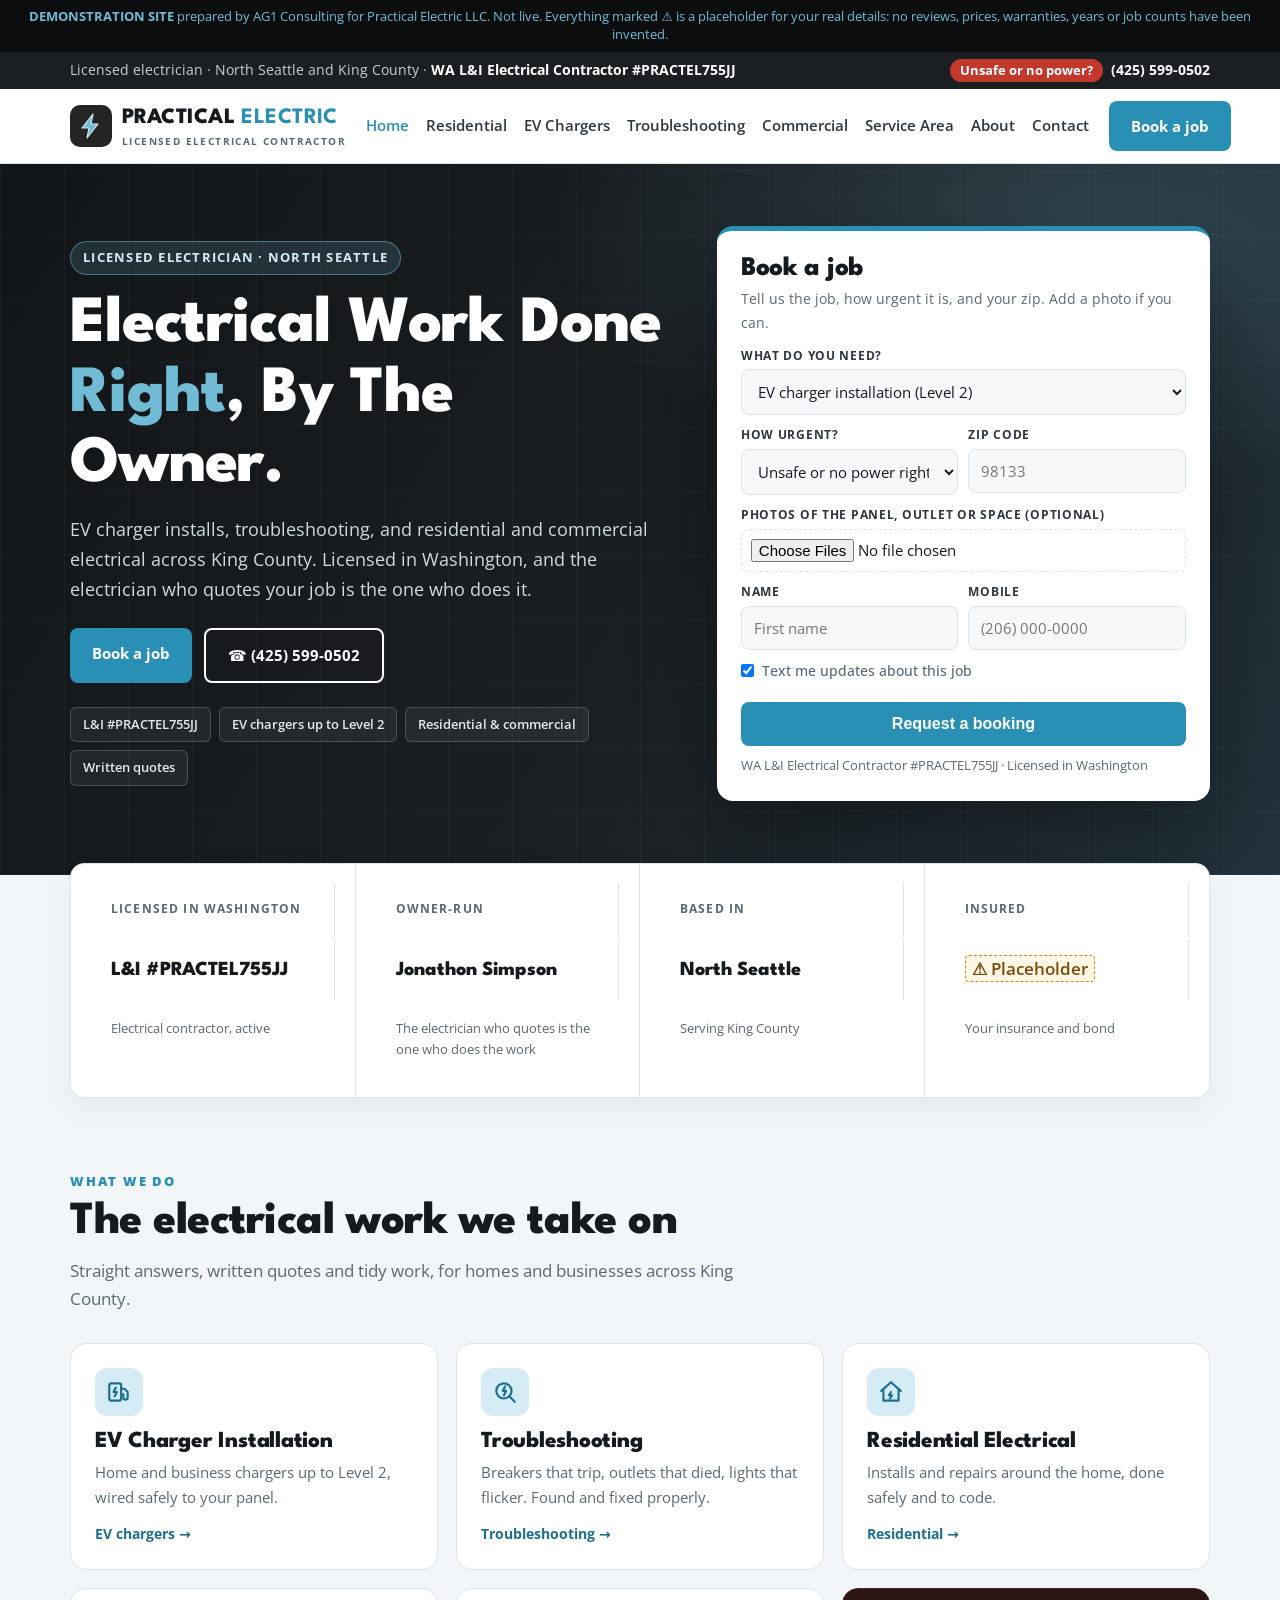
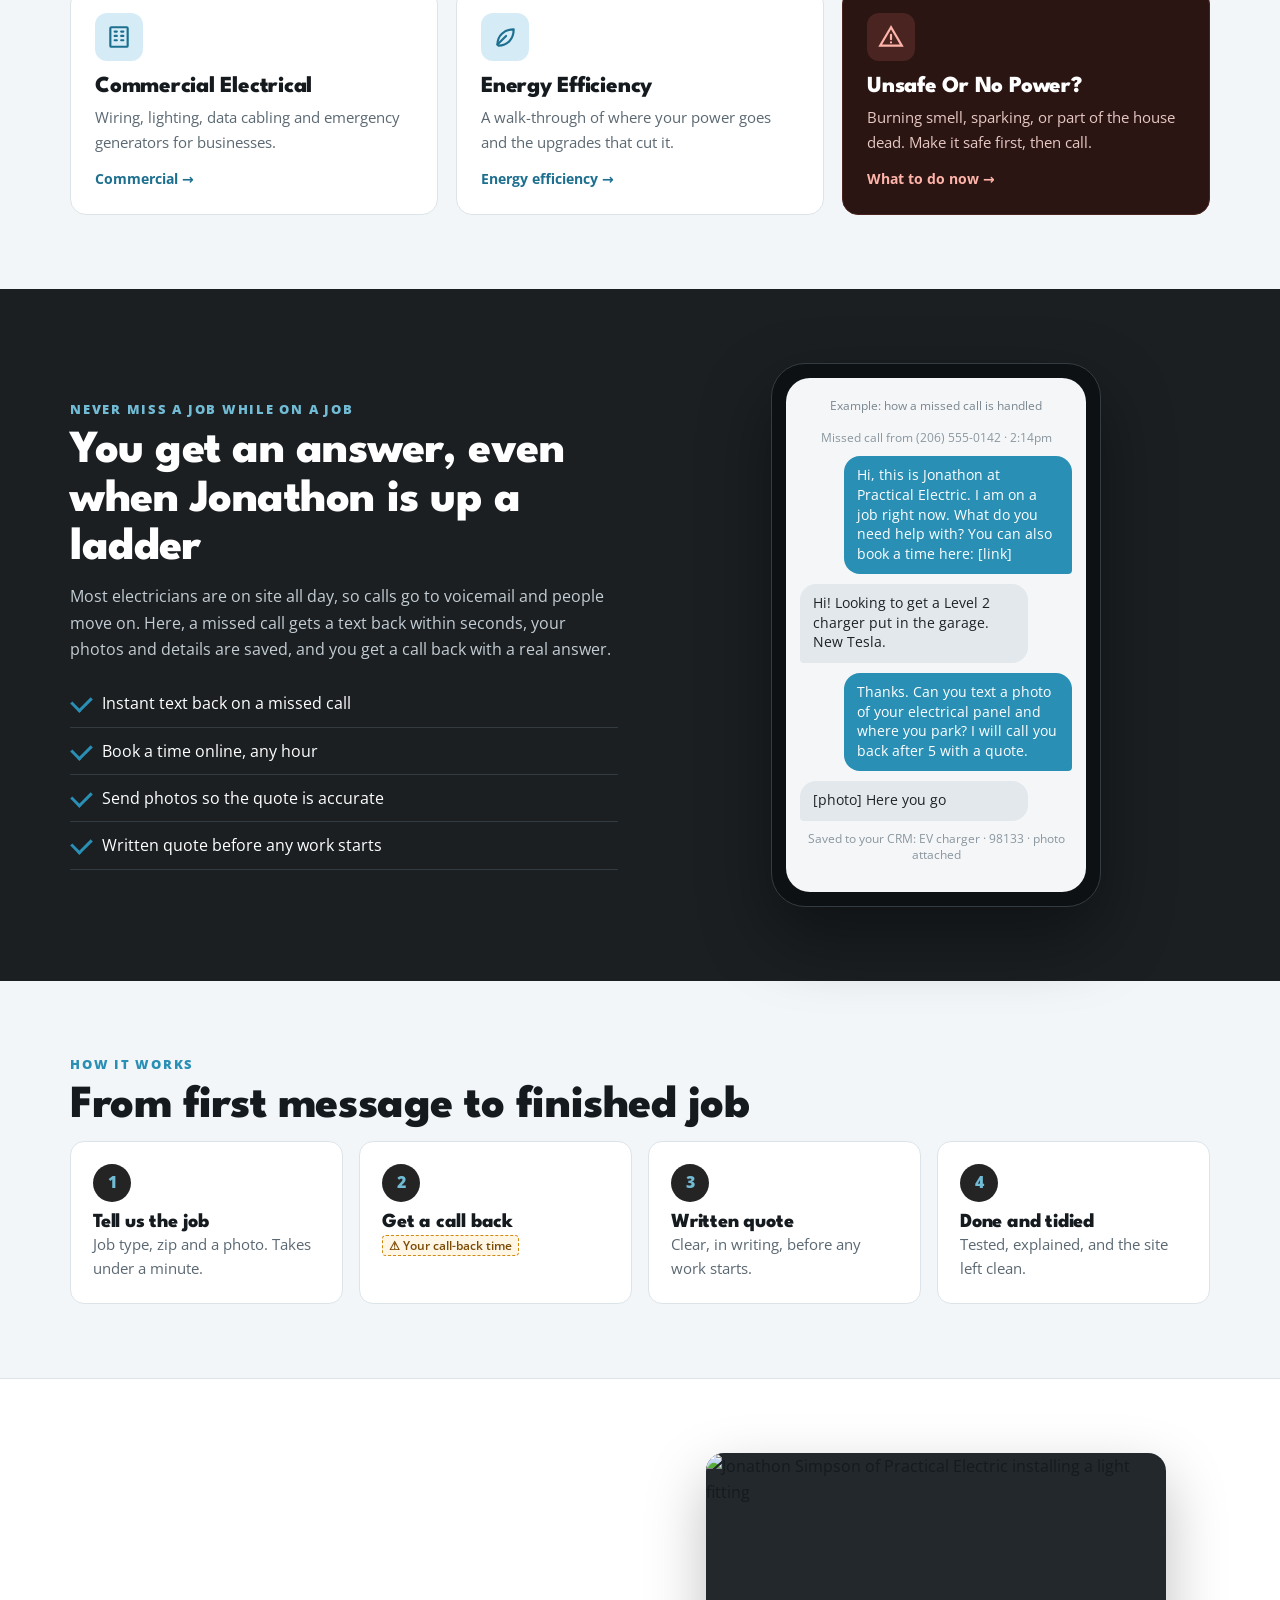
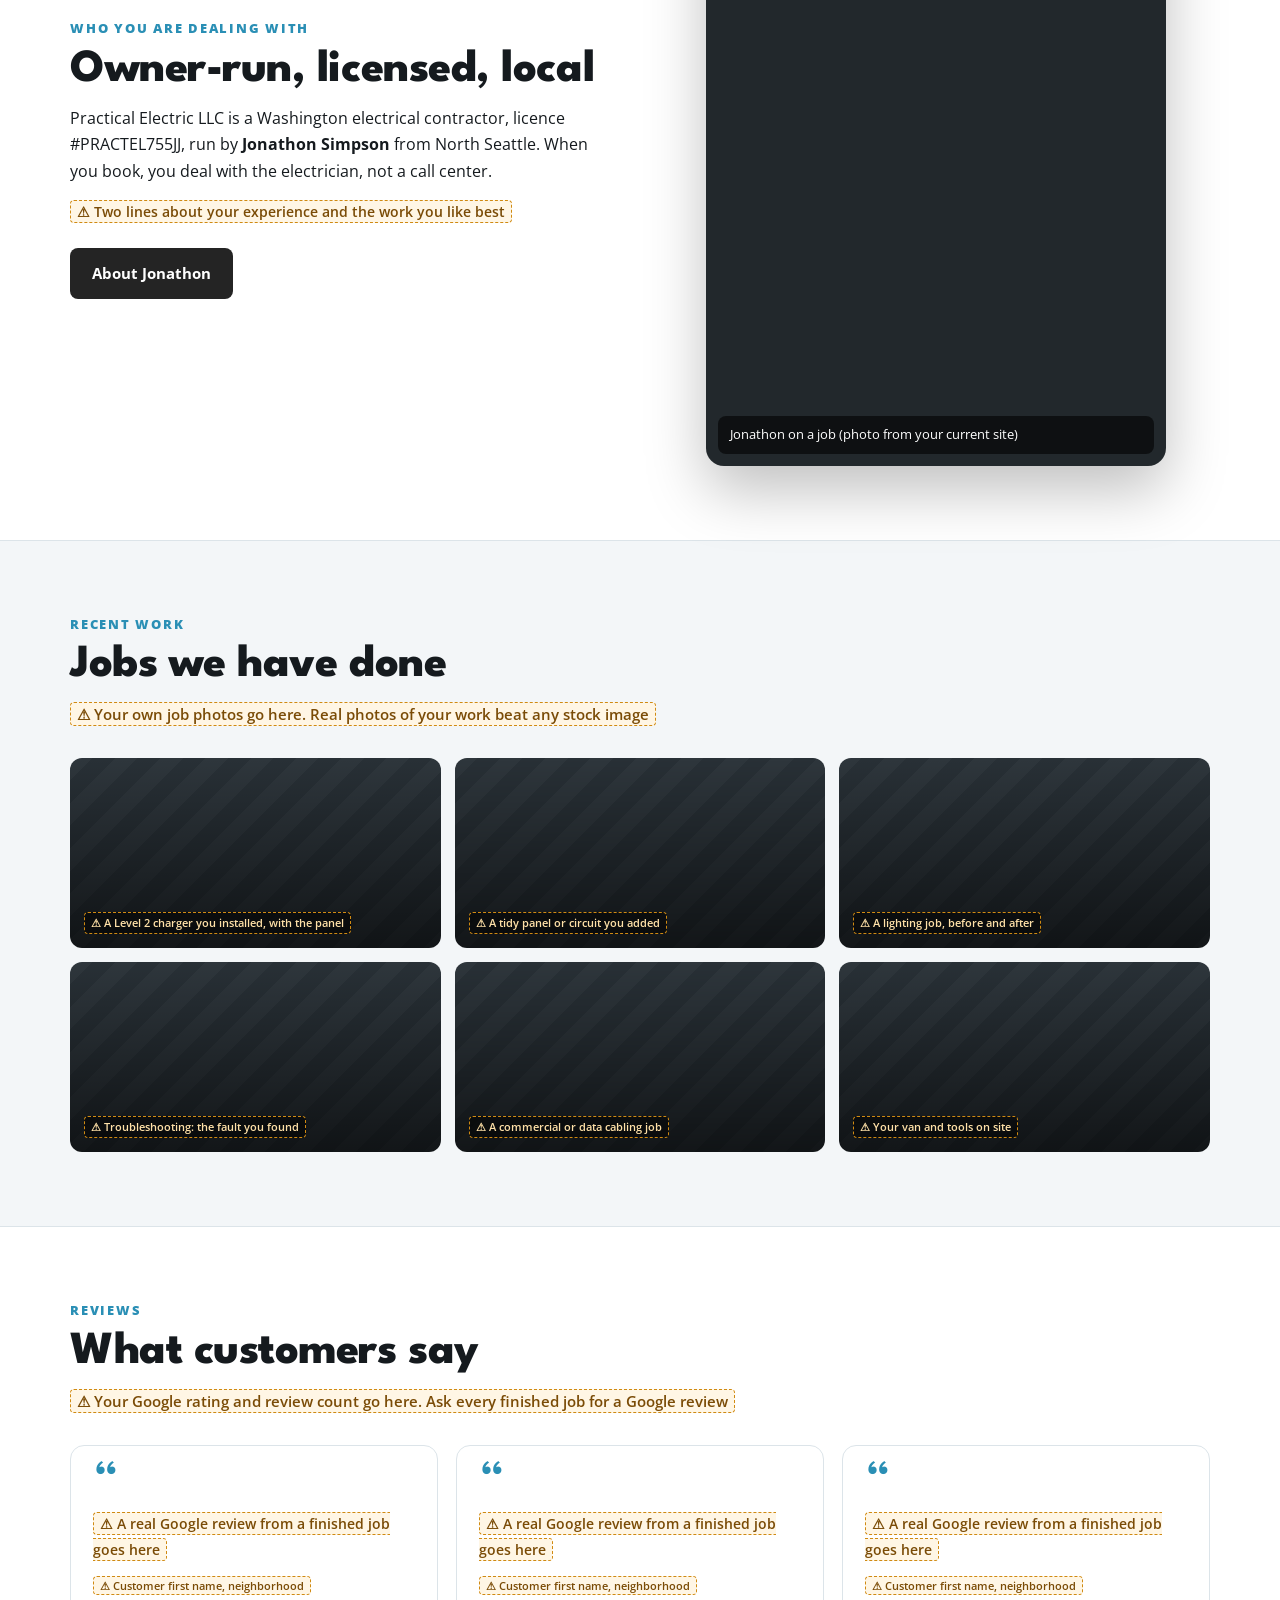
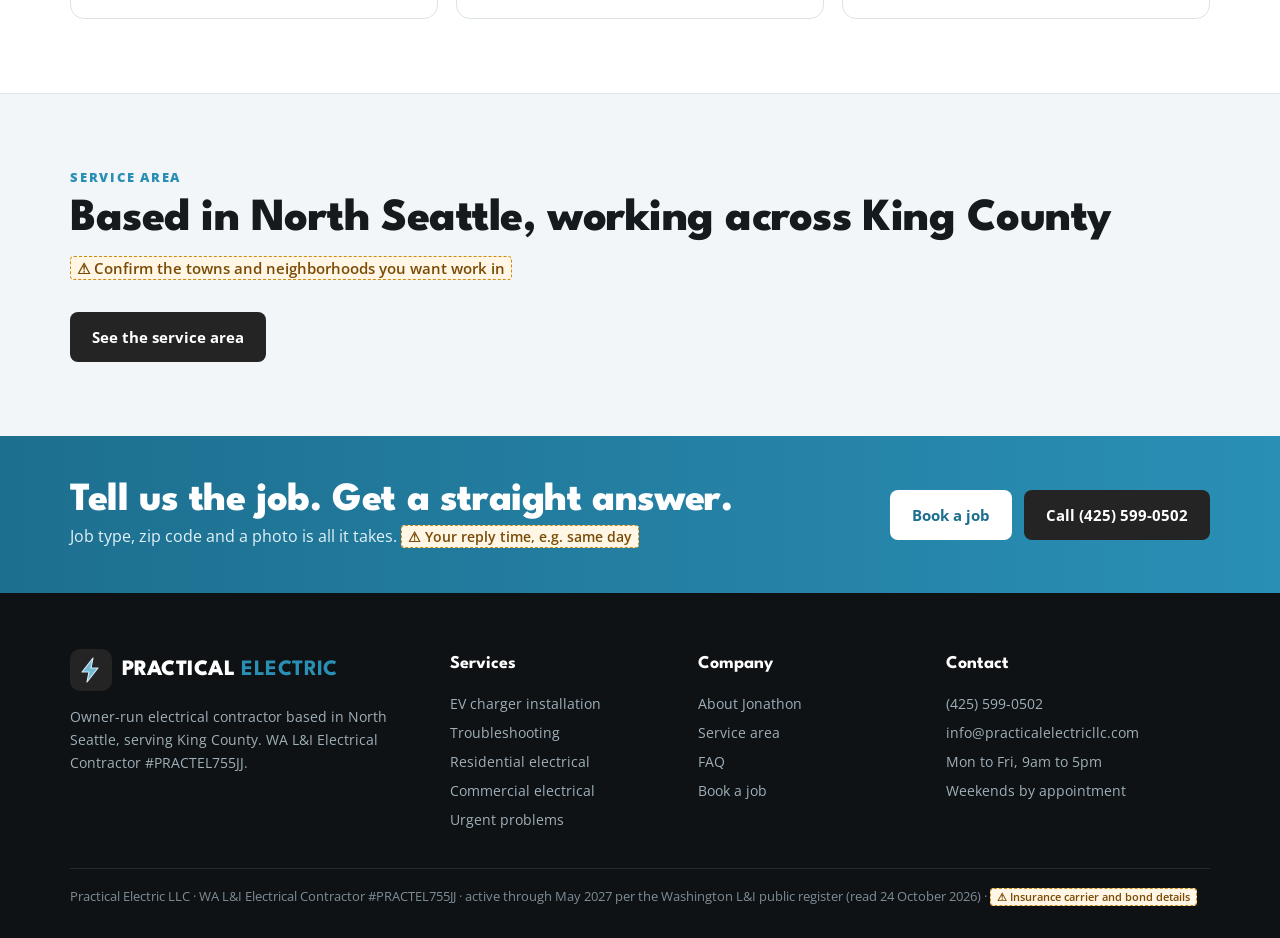
==== index.html @ 48ec9b22 "Build AG1 asset pack" ====
<!DOCTYPE html><html lang="en"><head><meta charset="utf-8"><meta name="viewport" content="width=device-width,initial-scale=1">
<meta name="robots" content="noindex,nofollow"><title>Licensed Electrician in North Seattle | Practical Electric</title><meta name="description" content="Owner-run electrical contractor in North Seattle. EV charger installation, troubleshooting, residential and commercial electrical across King County. WA L&amp;I #PRACTEL755JJ.">
<link rel="preconnect" href="https://fonts.googleapis.com"><link href="https://fonts.googleapis.com/css2?family=League+Spartan:wght@600;700;800&family=Open+Sans:wght@400;500;600;700;800&display=swap" rel="stylesheet">
<link rel="stylesheet" href="styles.css">
<script type="application/ld+json">{"@context": "https://schema.org", "@type": "Electrician", "name": "Practical Electric LLC", "telephone": "+14255990502", "email": "info@practicalelectricllc.com", "url": "https://andrei170.github.io/practical-electric-demo/", "address": {"@type": "PostalAddress", "addressLocality": "Seattle", "addressRegion": "WA", "postalCode": "98133", "addressCountry": "US"}, "areaServed": {"@type": "AdministrativeArea", "name": "King County, Washington"}, "openingHours": "Mo-Fr 09:00-17:00", "identifier": {"@type": "PropertyValue", "name": "Washington L&I electrical contractor licence", "value": "PRACTEL755JJ"}}</script>
</head><body>
<div class="demo"><b>DEMONSTRATION SITE</b> prepared by AG1 Consulting for Practical Electric LLC. Not live. Everything marked &#9888; is a placeholder for your real details: no reviews, prices, warranties, years or job counts have been invented.</div>
<div class="top"><div class="wrap"><span class="tl">Licensed electrician &middot; North Seattle and King County &middot; <b>WA L&amp;I Electrical Contractor #PRACTEL755JJ</b></span><span><a class="em" href="emergency.html">Unsafe or no power?</a> &nbsp;<a href="tel:+14255990502"><b>(425) 599-0502</b></a></span></div></div>
<header class="site"><div class="wrap"><a class="logo" href="index.html"><span class="mk"><svg width="24" height="26" viewBox="0 0 24 26" aria-hidden="true"><path d="M14 1 3 15h7l-2 10 11-14h-7z" fill="#72bbd5" stroke="#d5ecf7" stroke-width="1.2" stroke-linejoin="round"/></svg></span><span><span class="tx">Practical <b>Electric</b></span><small>LICENSED ELECTRICAL CONTRACTOR</small></span></a>
<nav class="main"><a href="index.html" class="on">Home</a><a href="residential.html">Residential</a><a href="ev-chargers.html">EV Chargers</a><a href="troubleshooting.html">Troubleshooting</a><a href="commercial.html">Commercial</a><a href="areas.html">Service Area</a><a href="about.html">About</a><a href="contact.html">Contact</a></nav><div class="hcall"><small>Call or text</small><a href="tel:+14255990502">(425) 599-0502</a></div><a class="btn" href="book.html">Book a job</a></div></header>
<section class="hero"><div class="wrap grid">
<div><span class="kicker">Licensed electrician &middot; North Seattle</span>
<h1>Electrical Work Done <em>Right</em>, By The Owner.</h1>
<p class="lede">EV charger installs, troubleshooting, and residential and commercial electrical across King County. Licensed in Washington, and the electrician who quotes your job is the one who does it.</p>
<div class="cta-row"><a class="btn" href="book.html">Book a job</a><a class="btn ghost" href="tel:+14255990502">&#9742; (425) 599-0502</a></div>
<div class="chips"><span>L&amp;I #PRACTEL755JJ</span><span>EV chargers up to Level 2</span><span>Residential &amp; commercial</span><span>Written quotes</span></div></div>
<div class="panel" id="book"><h3>Book a job</h3><div class="sub">Tell us the job, how urgent it is, and your zip. Add a photo if you can.</div><form class="f"><label>What do you need?</label><select><option>EV charger installation (Level 2)</option><option>Something is not working (troubleshooting)</option><option>New circuit, outlet or wiring</option><option>Lighting (indoor or outdoor)</option><option>Commercial or business work</option><option>Energy efficiency upgrade</option><option>Something else</option></select><div class="two"><div><label>How urgent?</label><select><option>Unsafe or no power right now</option><option>This week</option><option>Within a month</option><option>Planning ahead / getting a quote</option></select></div><div><label>Zip code</label><input inputmode="numeric" placeholder="98133"></div></div><label>Photos of the panel, outlet or space (optional)</label><input type="file" accept="image/*" multiple><div class="two"><div><label>Name</label><input placeholder="First name"></div><div><label>Mobile</label><input type="tel" placeholder="(206) 000-0000"></div></div><label class="chk"><input type="checkbox" checked> Text me updates about this job</label><button class="btn" type="submit">Request a booking</button><div class="ok-msg">&#10004; Demo only: on the live site this lands in your CRM, the customer gets a text back straight away, and the photos come with it.</div><div class="fine">WA L&amp;I Electrical Contractor #PRACTEL755JJ &middot; Licensed in Washington</div></form></div>
</div></section><section style="padding:0"><div class="wrap"><div class="trust"><div><div class="k">Licensed in Washington</div><div class="v">L&amp;I #PRACTEL755JJ</div><div class="s">Electrical contractor, active</div></div><div><div class="k">Owner-run</div><div class="v">Jonathon Simpson</div><div class="s">The electrician who quotes is the one who does the work</div></div><div><div class="k">Based in</div><div class="v">North Seattle</div><div class="s">Serving King County</div></div><div><div class="k">Insured</div><div class="v"><span class="ph">&#9888; Placeholder</span></div><div class="s">Your insurance and bond</div></div></div></div></section>
<section class="s"><div class="wrap"><div class="eyebrow">What we do</div><h2 class="t">The electrical work we take on</h2>
<p class="st">Straight answers, written quotes and tidy work, for homes and businesses across King County.</p>
<div class="svc">
<a class="sv" href="ev-chargers.html"><div class="ic"><svg width="26" height="26" viewBox="0 0 24 24" fill="none" stroke="#1d6f8f" stroke-width="2" stroke-linecap="round" stroke-linejoin="round" aria-hidden="true"><rect x="3" y="4" width="11" height="16" rx="2"/><path d="M14 9h3l3 3v5a2 2 0 0 1-4 0v-3"/><path d="M9 8l-2 4h3l-2 4"/></svg></div><h3>EV Charger Installation</h3><p>Home and business chargers up to Level 2, wired safely to your panel.</p><div class="go">EV chargers &rarr;</div></a>
<a class="sv" href="troubleshooting.html"><div class="ic"><svg width="26" height="26" viewBox="0 0 24 24" fill="none" stroke="#1d6f8f" stroke-width="2" stroke-linecap="round" stroke-linejoin="round" aria-hidden="true"><circle cx="11" cy="11" r="7"/><path d="M21 21l-5-5"/><path d="M12 7l-2 4h3l-2 4"/></svg></div><h3>Troubleshooting</h3><p>Breakers that trip, outlets that died, lights that flicker. Found and fixed properly.</p><div class="go">Troubleshooting &rarr;</div></a>
<a class="sv" href="residential.html"><div class="ic"><svg width="26" height="26" viewBox="0 0 24 24" fill="none" stroke="#1d6f8f" stroke-width="2" stroke-linecap="round" stroke-linejoin="round" aria-hidden="true"><path d="M3 11 12 3l9 8"/><path d="M5 10v10h14V10"/><path d="M12 12l-2 3h3l-2 3"/></svg></div><h3>Residential Electrical</h3><p>Installs and repairs around the home, done safely and to code.</p><div class="go">Residential &rarr;</div></a>
<a class="sv" href="commercial.html"><div class="ic"><svg width="26" height="26" viewBox="0 0 24 24" fill="none" stroke="#1d6f8f" stroke-width="2" stroke-linecap="round" stroke-linejoin="round" aria-hidden="true"><rect x="4" y="3" width="16" height="18" rx="1"/><path d="M8 7h2M14 7h2M8 11h2M14 11h2M8 15h2M14 15h2"/></svg></div><h3>Commercial Electrical</h3><p>Wiring, lighting, data cabling and emergency generators for businesses.</p><div class="go">Commercial &rarr;</div></a>
<a class="sv" href="residential.html#energy"><div class="ic"><svg width="26" height="26" viewBox="0 0 24 24" fill="none" stroke="#1d6f8f" stroke-width="2" stroke-linecap="round" stroke-linejoin="round" aria-hidden="true"><path d="M5 19c0-8 6-14 15-14 0 9-6 15-14 15"/><path d="M5 19 13 11"/></svg></div><h3>Energy Efficiency</h3><p>A walk-through of where your power goes and the upgrades that cut it.</p><div class="go">Energy efficiency &rarr;</div></a>
<a class="sv em" href="emergency.html"><div class="ic"><svg width="26" height="26" viewBox="0 0 24 24" fill="none" stroke="#ffb4aa" stroke-width="2" stroke-linecap="round" aria-hidden="true"><path d="M12 3 2 20h20z"/><path d="M12 10v4M12 17h.01"/></svg></div><h3>Unsafe Or No Power?</h3><p>Burning smell, sparking, or part of the house dead. Make it safe first, then call.</p><div class="go">What to do now &rarr;</div></a>
</div></div></section>

<section class="s dark"><div class="wrap split"><div><div class="eyebrow">Never miss a job while on a job</div>
<h2 class="t">You get an answer, even when Jonathon is up a ladder</h2>
<p>Most electricians are on site all day, so calls go to voicemail and people move on. Here, a missed call gets a text back within seconds, your photos and details are saved, and you get a call back with a real answer.</p>
<ul class="ticks" style="margin-top:18px"><li>Instant text back on a missed call</li><li>Book a time online, any hour</li><li>Send photos so the quote is accurate</li><li>Written quote before any work starts</li></ul></div>
<div class="phone"><div class="scr"><div class="who">Example: how a missed call is handled</div><div class="msg sys">Missed call from (206) 555-0142 &middot; 2:14pm</div><div class="msg out">Hi, this is Jonathon at Practical Electric. I am on a job right now. What do you need help with? You can also book a time here: [link]</div><div class="msg in">Hi! Looking to get a Level 2 charger put in the garage. New Tesla.</div><div class="msg out">Thanks. Can you text a photo of your electrical panel and where you park? I will call you back after 5 with a quote.</div><div class="msg in">[photo] Here you go</div><div class="msg sys">Saved to your CRM: EV charger &middot; 98133 &middot; photo attached</div></div></div></div></section>

<section class="s"><div class="wrap"><div class="eyebrow">How it works</div><h2 class="t">From first message to finished job</h2>
<div class="steps">
<div class="step"><h3>Tell us the job</h3><p>Job type, zip and a photo. Takes under a minute.</p></div>
<div class="step"><h3>Get a call back</h3><p><span class="ph">&#9888; Your call-back time</span></p></div>
<div class="step"><h3>Written quote</h3><p>Clear, in writing, before any work starts.</p></div>
<div class="step"><h3>Done and tidied</h3><p>Tested, explained, and the site left clean.</p></div>
</div></div></section>

<section class="s alt"><div class="wrap split"><div><div class="eyebrow">Who you are dealing with</div><h2 class="t">Owner-run, licensed, local</h2>
<p>Practical Electric LLC is a Washington electrical contractor, licence #PRACTEL755JJ, run by <b>Jonathon Simpson</b> from North Seattle. When you book, you deal with the electrician, not a call center.</p>
<p style="margin-top:14px"><span class="ph">&#9888; Two lines about your experience and the work you like best</span></p>
<div class="cta-row"><a class="btn dark" href="about.html">About Jonathon</a></div></div>
<div class="photo"><img src="https://img1.wsimg.com/isteam/ip/99cd1bb8-9ecf-48b1-be49-92ecc5916fbb/PXL_20221223_174030377~2%20(1).jpg/:/rs=w:600,h:800,cg:true" alt="Jonathon Simpson of Practical Electric installing a light fitting" width="600" height="800" loading="lazy"><div class="cap">Jonathon on a job (photo from your current site)</div></div></div></section>

<section class="s"><div class="wrap"><div class="eyebrow">Recent work</div><h2 class="t">Jobs we have done</h2>
<p class="st"><span class="ph">&#9888; Your own job photos go here. Real photos of your work beat any stock image</span></p><div class="gal"><div class="gi"><span class="ph">&#9888; A Level 2 charger you installed, with the panel</span></div><div class="gi"><span class="ph">&#9888; A tidy panel or circuit you added</span></div><div class="gi"><span class="ph">&#9888; A lighting job, before and after</span></div><div class="gi"><span class="ph">&#9888; Troubleshooting: the fault you found</span></div><div class="gi"><span class="ph">&#9888; A commercial or data cabling job</span></div><div class="gi"><span class="ph">&#9888; Your van and tools on site</span></div></div></div></section>

<section class="s alt"><div class="wrap"><div class="eyebrow">Reviews</div><h2 class="t">What customers say</h2>
<p class="st"><span class="ph">&#9888; Your Google rating and review count go here. Ask every finished job for a Google review</span></p><div class="revs"><div class="rv"><div class="q">&ldquo;</div><p><span class="ph">&#9888; A real Google review from a finished job goes here</span></p><p style="font-size:13px;margin-top:12px"><span class="ph">&#9888; Customer first name, neighborhood</span></p></div><div class="rv"><div class="q">&ldquo;</div><p><span class="ph">&#9888; A real Google review from a finished job goes here</span></p><p style="font-size:13px;margin-top:12px"><span class="ph">&#9888; Customer first name, neighborhood</span></p></div><div class="rv"><div class="q">&ldquo;</div><p><span class="ph">&#9888; A real Google review from a finished job goes here</span></p><p style="font-size:13px;margin-top:12px"><span class="ph">&#9888; Customer first name, neighborhood</span></p></div></div></div></section>

<section class="s"><div class="wrap"><div class="eyebrow">Service area</div><h2 class="t">Based in North Seattle, working across King County</h2>
<p class="st"><span class="ph">&#9888; Confirm the towns and neighborhoods you want work in</span></p>
<div class="cta-row"><a class="btn dark" href="areas.html">See the service area</a></div></div></section>
<section class="band"><div class="wrap"><div><h2>Tell us the job. Get a straight answer.</h2><p>Job type, zip code and a photo is all it takes. <span class="ph">&#9888; Your reply time, e.g. same day</span></p></div><div class="cta-row" style="margin-top:0"><a class="btn" href="book.html">Book a job</a><a class="btn dark" href="tel:+14255990502">Call (425) 599-0502</a></div></div></section>
<footer class="site"><div class="wrap"><div class="foot">
<div><a class="logo" href="index.html"><span class="mk"><svg width="24" height="26" viewBox="0 0 24 26" aria-hidden="true"><path d="M14 1 3 15h7l-2 10 11-14h-7z" fill="#72bbd5" stroke="#d5ecf7" stroke-width="1.2" stroke-linejoin="round"/></svg></span><span class="tx" style="color:#fff">Practical <b>Electric</b></span></a>
<p style="margin-top:14px">Owner-run electrical contractor based in North Seattle, serving King County. WA L&amp;I Electrical Contractor #PRACTEL755JJ.</p></div>
<div><h4>Services</h4><ul><li><a href="ev-chargers.html">EV charger installation</a></li><li><a href="troubleshooting.html">Troubleshooting</a></li><li><a href="residential.html">Residential electrical</a></li><li><a href="commercial.html">Commercial electrical</a></li><li><a href="emergency.html">Urgent problems</a></li></ul></div>
<div><h4>Company</h4><ul><li><a href="about.html">About Jonathon</a></li><li><a href="areas.html">Service area</a></li><li><a href="faq.html">FAQ</a></li><li><a href="book.html">Book a job</a></li></ul></div>
<div><h4>Contact</h4><ul><li><a href="tel:+14255990502">(425) 599-0502</a></li><li><a href="mailto:info@practicalelectricllc.com">info@practicalelectricllc.com</a></li><li>Mon to Fri, 9am to 5pm</li><li>Weekends by appointment</li></ul></div>
</div><div class="legal">Practical Electric LLC &middot; WA L&amp;I Electrical Contractor #PRACTEL755JJ &middot; active through May 2027 per the Washington L&amp;I public register (read 24 October 2026) &middot; <span class="ph">&#9888; Insurance carrier and bond details</span></div></div></footer>
<div class="sticky-cta"><a class="btn dark" href="tel:+14255990502">&#9742; Call</a><a class="btn" href="book.html">Book a job</a></div>
<script>
document.querySelectorAll('form.f').forEach(function(f){f.addEventListener('submit',function(e){e.preventDefault();
var m=f.querySelector('.ok-msg');if(m){m.style.display='block';}});});
</script></body></html>
---- styles.css ----
:root{--ink:#151a1e;--char:#1b1f22;--char2:#242424;--slate:#2e363c;--mut:#5b6872;--line:#dce4e9;--bg:#f3f6f8;
--card:#fff;--acc:#2a8fb5;--acc2:#72bbd5;--accl:#d5ecf7;--accd:#1d6f8f;--volt:#f2c94c;--red:#c2392b;--ok:#2f8a5b}
*{box-sizing:border-box;margin:0;padding:0}html{scroll-behavior:smooth}
html,body{overflow-x:hidden}body{background:var(--bg);color:var(--ink);font:16px/1.65 "Open Sans",system-ui,-apple-system,"Segoe UI",sans-serif}
.grid>*,.split>*,.svc>*,.feat>*,.gal>*,.revs>*,.steps>*,.trust>*,.foot>*,.two>*,.areas>*{min-width:0}
a{color:inherit;text-decoration:none}img{max-width:100%;display:block}
.wrap{max-width:1180px;margin:0 auto;padding:0 20px}
h1,h2,h3,.disp{font-family:"League Spartan","Open Sans",sans-serif;font-weight:800;letter-spacing:-.01em;line-height:1.06}
.ph{background:#fff6e5;border:1px dashed #d08a12;color:#7a4b06;padding:1px 6px;border-radius:4px;font-size:.86em;font-family:"Open Sans",sans-serif;font-weight:600;letter-spacing:0;text-transform:none}
.demo{background:#0b0d0f;color:var(--acc2);text-align:center;font-size:12.5px;padding:8px 14px;line-height:1.45}
.top{background:var(--char);color:#c5d0d7;font-size:13.5px}
.top .wrap{display:flex;justify-content:space-between;gap:12px;padding-top:7px;padding-bottom:7px;flex-wrap:wrap;align-items:center}
.top b{color:#fff}.top a.em{background:var(--red);color:#fff;font-weight:700;padding:3px 10px;border-radius:999px;font-size:12.5px}
header.site{position:sticky;top:0;z-index:50;background:rgba(255,255,255,.97);backdrop-filter:blur(8px);border-bottom:1px solid var(--line)}
header.site .wrap{display:flex;align-items:center;gap:20px;height:74px}
.logo{display:flex;align-items:center;gap:10px;white-space:nowrap}
.logo .mk{width:42px;height:42px;border-radius:10px;background:var(--char2);display:grid;place-items:center;flex:none}
.logo .tx{font-family:"League Spartan",sans-serif;font-weight:800;font-size:22px;line-height:1;text-transform:uppercase;letter-spacing:.02em}
.logo .tx b{color:var(--acc)}.logo small{display:block;font:700 10px "Open Sans",sans-serif;color:var(--mut);letter-spacing:.14em;margin-top:4px}
nav.main{display:flex;gap:17px;margin-left:auto;font-weight:600;font-size:14.5px;white-space:nowrap}
nav.main a{color:var(--slate)}nav.main a:hover,nav.main a.on{color:var(--acc)}
.hcall{display:flex;flex-direction:column;align-items:flex-end;line-height:1.2;white-space:nowrap}
.hcall small{font-size:11px;color:var(--mut);text-transform:uppercase;letter-spacing:.1em;font-weight:700}
.hcall a{font-weight:800;font-size:18px;color:var(--ink)}
header.site .btn{white-space:nowrap}
@media(max-width:1320px){.hcall{display:none}}
@media(max-width:1080px){nav.main{display:none}}
.btn{display:inline-block;background:var(--acc);color:#fff;font-weight:700;padding:13px 22px;border-radius:8px;border:0;cursor:pointer;font-size:15px;transition:background .15s}
.btn:hover{background:var(--accd)}.btn.ghost{background:transparent;border:2px solid #fff;color:#fff}.btn.dark{background:var(--char2)}.btn.red{background:var(--red)}
@media(max-width:520px){header.site .wrap{gap:10px;height:64px}.logo .tx{font-size:17px}.logo small{display:none}
.logo .mk{width:36px;height:36px}header.site .btn{padding:9px 12px;font-size:13px;margin-left:auto}.top .wrap span.tl{display:none}}
.hero{position:relative;color:#fff;overflow:hidden;padding:62px 0 74px;
 background:radial-gradient(900px 420px at 85% 10%,rgba(114,187,213,.22),transparent 60%),linear-gradient(120deg,#121517 0%,#1b1f22 55%,#22323b 100%)}
.hero:before{content:"";position:absolute;inset:0;background:repeating-linear-gradient(90deg,rgba(255,255,255,.035) 0 1px,transparent 1px 64px),repeating-linear-gradient(0deg,rgba(255,255,255,.035) 0 1px,transparent 1px 64px)}
.hero .grid{display:grid;grid-template-columns:1.1fr .9fr;gap:44px;align-items:center;position:relative;z-index:1}
@media(max-width:960px){.hero .grid{grid-template-columns:1fr}}
.kicker{display:inline-flex;gap:8px;align-items:center;background:rgba(114,187,213,.16);border:1px solid rgba(114,187,213,.5);color:var(--accl);font-weight:700;font-size:12.5px;padding:6px 12px;border-radius:999px;text-transform:uppercase;letter-spacing:.1em}
.hero h1{font-size:clamp(38px,5.6vw,66px);margin:16px 0 14px}.hero h1 em{font-style:normal;color:var(--acc2)}
.hero p.lede{color:#cfdae1;font-size:18px;max-width:580px}
.cta-row{display:flex;gap:12px;flex-wrap:wrap;margin-top:24px}
.chips{display:flex;gap:8px;flex-wrap:wrap;margin-top:24px}
.chips span{border:1px solid rgba(255,255,255,.18);background:rgba(255,255,255,.06);padding:6px 12px;border-radius:6px;font-size:13px;color:#e1e9ee;font-weight:600}
.panel{background:#fff;color:var(--ink);border-radius:16px;padding:24px;box-shadow:0 30px 80px rgba(0,0,0,.35);border-top:5px solid var(--acc)}
.panel h3{font-size:27px}.panel .sub{color:var(--mut);font-size:14px;margin:4px 0 12px}
form.f label{display:block;font-size:12px;font-weight:700;color:var(--slate);text-transform:uppercase;letter-spacing:.06em;margin:10px 0 4px}
form.f input,form.f select,form.f textarea{width:100%;background:#f6f8fa;border:1px solid var(--line);color:var(--ink);padding:11px 12px;border-radius:8px;font:15px "Open Sans",sans-serif}
form.f input[type=file]{padding:9px;background:#fff;border-style:dashed}
form.f .two{display:grid;grid-template-columns:1fr 1fr;gap:10px}
form.f .chk{display:flex;gap:8px;align-items:flex-start;font-size:13.5px;color:var(--mut);margin-top:10px;text-transform:none;letter-spacing:0;font-weight:500}
form.f .chk input{width:auto;margin-top:4px}
form.f .btn{width:100%;margin-top:16px;font-size:16px}
.fine{font-size:12.5px;color:var(--mut);margin-top:10px}
.ok-msg{display:none;margin-top:12px;background:#eaf6ef;border:1px solid var(--ok);color:#1d5c3b;padding:10px;border-radius:8px;font-size:14px}
.trust{display:grid;grid-template-columns:repeat(4,1fr);background:#fff;border:1px solid var(--line);border-radius:14px;margin-top:-12px;position:relative;z-index:2;box-shadow:0 10px 30px rgba(20,23,28,.06)}
.trust div{padding:18px 20px;border-right:1px solid var(--line)}.trust div:last-child{border-right:0}
.trust .k{font-size:11.5px;text-transform:uppercase;letter-spacing:.1em;color:var(--mut);font-weight:700}
.trust .v{font-family:"League Spartan",sans-serif;font-weight:800;font-size:20px;line-height:1.2;margin-top:3px}
.trust .s{font-size:13px;color:var(--mut)}
@media(max-width:900px){.trust{grid-template-columns:1fr 1fr}.trust div:nth-child(2){border-right:0}.trust div:nth-child(-n+2){border-bottom:1px solid var(--line)}}
@media(max-width:480px){.trust{grid-template-columns:1fr}.trust div{border-right:0;border-bottom:1px solid var(--line)}}
section.s{padding:74px 0}section.alt{background:#fff;border-top:1px solid var(--line);border-bottom:1px solid var(--line)}
section.dark{background:var(--char);color:#fff}section.dark p{color:#c3cdd4}
.eyebrow{color:var(--acc);font-weight:800;text-transform:uppercase;letter-spacing:.14em;font-size:12.5px}
section.dark .eyebrow{color:var(--acc2)}
h2.t{font-size:clamp(30px,4vw,46px);margin:6px 0 10px}p.st{color:var(--mut);max-width:720px;margin-bottom:30px;font-size:17px}
.svc{display:grid;grid-template-columns:repeat(3,1fr);gap:18px}@media(max-width:960px){.svc{grid-template-columns:1fr 1fr}}@media(max-width:600px){.svc{grid-template-columns:1fr}}
.sv{background:var(--card);border:1px solid var(--line);border-radius:16px;padding:24px;display:flex;flex-direction:column;transition:transform .2s,border-color .2s}
.sv:hover{transform:translateY(-3px);border-color:var(--acc2)}
.sv .ic{width:48px;height:48px;border-radius:12px;background:var(--accl);display:grid;place-items:center;margin-bottom:14px}
.sv h3{font-size:23px}.sv p{color:var(--mut);font-size:15px;margin-top:6px;flex:1}
.sv .go{color:var(--accd);font-weight:700;margin-top:12px;font-size:14px}
.sv.em{background:#2a1513;border-color:#4a2420;color:#fff}.sv.em p{color:#e7c8c4}.sv.em .ic{background:#4a2420}.sv.em .go{color:#ffb4aa}
.feat{display:grid;grid-template-columns:repeat(3,1fr);gap:18px}@media(max-width:900px){.feat{grid-template-columns:1fr}}
.fc{background:var(--card);border:1px solid var(--line);border-radius:14px;padding:24px}
section.dark .fc{background:#22282c;border-color:#323b41}
.fc .n{font-family:"League Spartan",sans-serif;font-weight:800;font-size:38px;color:var(--acc);line-height:1}
.fc h3{font-size:22px;margin:6px 0}.fc p{color:var(--mut);font-size:15px}
.split{display:grid;grid-template-columns:1fr 1fr;gap:44px;align-items:center}@media(max-width:900px){.split{grid-template-columns:1fr}}
.photo{border-radius:18px;overflow:hidden;position:relative;background:#22282c;max-width:460px;justify-self:center;box-shadow:0 24px 60px rgba(0,0,0,.25)}
.photo img{width:100%;height:auto}.photo .cap{position:absolute;left:12px;right:12px;bottom:12px;background:rgba(0,0,0,.6);color:#fff;font-size:13px;padding:8px 12px;border-radius:8px}
ul.ticks{list-style:none}ul.ticks li{padding:10px 0 10px 32px;position:relative;border-bottom:1px solid var(--line)}
section.dark ul.ticks li{border-color:#323b41}
ul.ticks li:before{content:"";position:absolute;left:2px;top:15px;width:16px;height:10px;border-left:3px solid var(--acc);border-bottom:3px solid var(--acc);transform:rotate(-45deg)}
.steps{display:grid;grid-template-columns:repeat(4,1fr);gap:16px;counter-reset:s}@media(max-width:900px){.steps{grid-template-columns:1fr 1fr}}@media(max-width:480px){.steps{grid-template-columns:1fr}}
.step{background:var(--card);border:1px solid var(--line);border-radius:14px;padding:22px;counter-increment:s}
.step:before{content:counter(s);display:inline-grid;place-items:center;width:38px;height:38px;border-radius:50%;background:var(--char2);color:var(--acc2);font-weight:800;margin-bottom:10px}
.step h3{font-size:20px}.step p{color:var(--mut);font-size:14.5px}
.phone{max-width:330px;justify-self:center;width:100%;background:#0e1113;border-radius:34px;padding:14px;border:1px solid #333c42;box-shadow:0 30px 70px rgba(0,0,0,.4)}
.phone .scr{background:#f4f6f8;border-radius:24px;padding:18px 14px;min-height:400px}
.phone .who{text-align:center;font-size:12px;color:#7a8790;margin-bottom:14px}
.msg{max-width:84%;padding:10px 13px;border-radius:16px;font-size:13.5px;line-height:1.45;margin-bottom:10px;color:#1c2226}
.msg.in{background:#e3e8ec;border-bottom-left-radius:4px}.msg.out{background:var(--acc);color:#fff;margin-left:auto;border-bottom-right-radius:4px}
.msg.sys{max-width:100%;text-align:center;background:none;color:#8a969e;font-size:11.5px;padding:0}
.gal{display:grid;grid-template-columns:repeat(3,1fr);gap:14px}@media(max-width:800px){.gal{grid-template-columns:1fr 1fr}}@media(max-width:480px){.gal{grid-template-columns:1fr}}
.gi{border-radius:12px;min-height:190px;display:flex;align-items:flex-end;padding:14px;color:#fff;font-size:13px;font-weight:600;
 background:linear-gradient(180deg,transparent,rgba(0,0,0,.6)),repeating-linear-gradient(135deg,#2e363c 0 16px,#283036 16px 32px)}
.gi .ph{background:rgba(0,0,0,.5);color:#ffe1a8;border-color:#d08a12}
.revs{display:grid;grid-template-columns:repeat(3,1fr);gap:18px}@media(max-width:900px){.revs{grid-template-columns:1fr}}
.rv{background:var(--card);border:1px solid var(--line);border-radius:14px;padding:22px}
.rv .q{font-family:"League Spartan",sans-serif;font-size:54px;line-height:.6;color:var(--acc)}.rv p{margin-top:10px;color:var(--mut)}
.areas{display:grid;grid-template-columns:repeat(3,1fr);gap:12px}@media(max-width:800px){.areas{grid-template-columns:1fr 1fr}}@media(max-width:420px){.areas{grid-template-columns:1fr}}
.area{background:var(--card);border:1px solid var(--line);border-radius:12px;padding:16px 18px;font-weight:700}
.area small{display:block;color:var(--mut);font-weight:500;font-size:13px}
.band{background:linear-gradient(90deg,var(--accd),var(--acc));color:#fff;padding:44px 0}
.band .wrap{display:flex;gap:24px;align-items:center;justify-content:space-between;flex-wrap:wrap}
.band h2{font-size:clamp(26px,3.4vw,40px)}.band p{color:#e3f3fa}
.band .btn{background:#fff;color:var(--accd)}.band .btn.dark{background:var(--char2);color:#fff}
details{background:var(--card);border:1px solid var(--line);border-radius:12px;padding:16px 20px;margin-bottom:10px}
summary{cursor:pointer;font-weight:700;font-size:16.5px}details p{color:var(--mut);margin-top:10px}
.pagehead{color:#fff;padding:56px 0 50px;position:relative;background:radial-gradient(800px 360px at 90% 0%,rgba(114,187,213,.2),transparent 60%),linear-gradient(120deg,#121517,#22323b)}
.pagehead.em{background:radial-gradient(800px 360px at 90% 0%,rgba(194,57,43,.35),transparent 60%),linear-gradient(120deg,#151112,#2a1513)}
.pagehead h1{font-size:clamp(36px,5vw,58px);margin:8px 0}.pagehead p{color:#cfdae1;max-width:720px;font-size:18px}
.crumb{font-size:13px;color:#9fb0ba}.crumb a{color:var(--acc2)}
.note{background:#eef7fb;border:1px solid #bfe0ee;border-radius:12px;padding:16px 18px;font-size:14.5px}
.note.warn{background:#fff6e5;border-color:#f0d29a}
.map{min-height:260px;border-radius:14px;border:1px solid var(--line);display:grid;place-items:center;color:var(--mut);text-align:center;padding:20px;
 background:repeating-linear-gradient(0deg,#eef2f5 0 38px,#e6ecf0 38px 40px),repeating-linear-gradient(90deg,transparent 0 38px,#e1e8ed 38px 40px)}
footer.site{background:#0f1214;color:#9fb0ba;padding:56px 0 30px;font-size:14px}
.foot{display:grid;grid-template-columns:1.6fr 1fr 1fr 1.2fr;gap:28px}@media(max-width:820px){.foot{grid-template-columns:1fr 1fr}}@media(max-width:460px){.foot{grid-template-columns:1fr}}
footer.site h4{color:#fff;font-family:"League Spartan",sans-serif;font-size:18px;margin-bottom:10px}
footer.site li{list-style:none;padding:3px 0}footer.site a:hover{color:#fff}
footer.site .legal{border-top:1px solid #242b30;margin-top:34px;padding-top:18px;font-size:12.5px;color:#7e8d97}
.sticky-cta{display:none}
@media(max-width:760px){.sticky-cta{display:flex;position:fixed;bottom:0;left:0;right:0;z-index:60;gap:8px;padding:10px;background:rgba(18,21,23,.97);border-top:1px solid #323b41}
.sticky-cta a{flex:1;text-align:center;padding:13px 10px}body{padding-bottom:70px}}
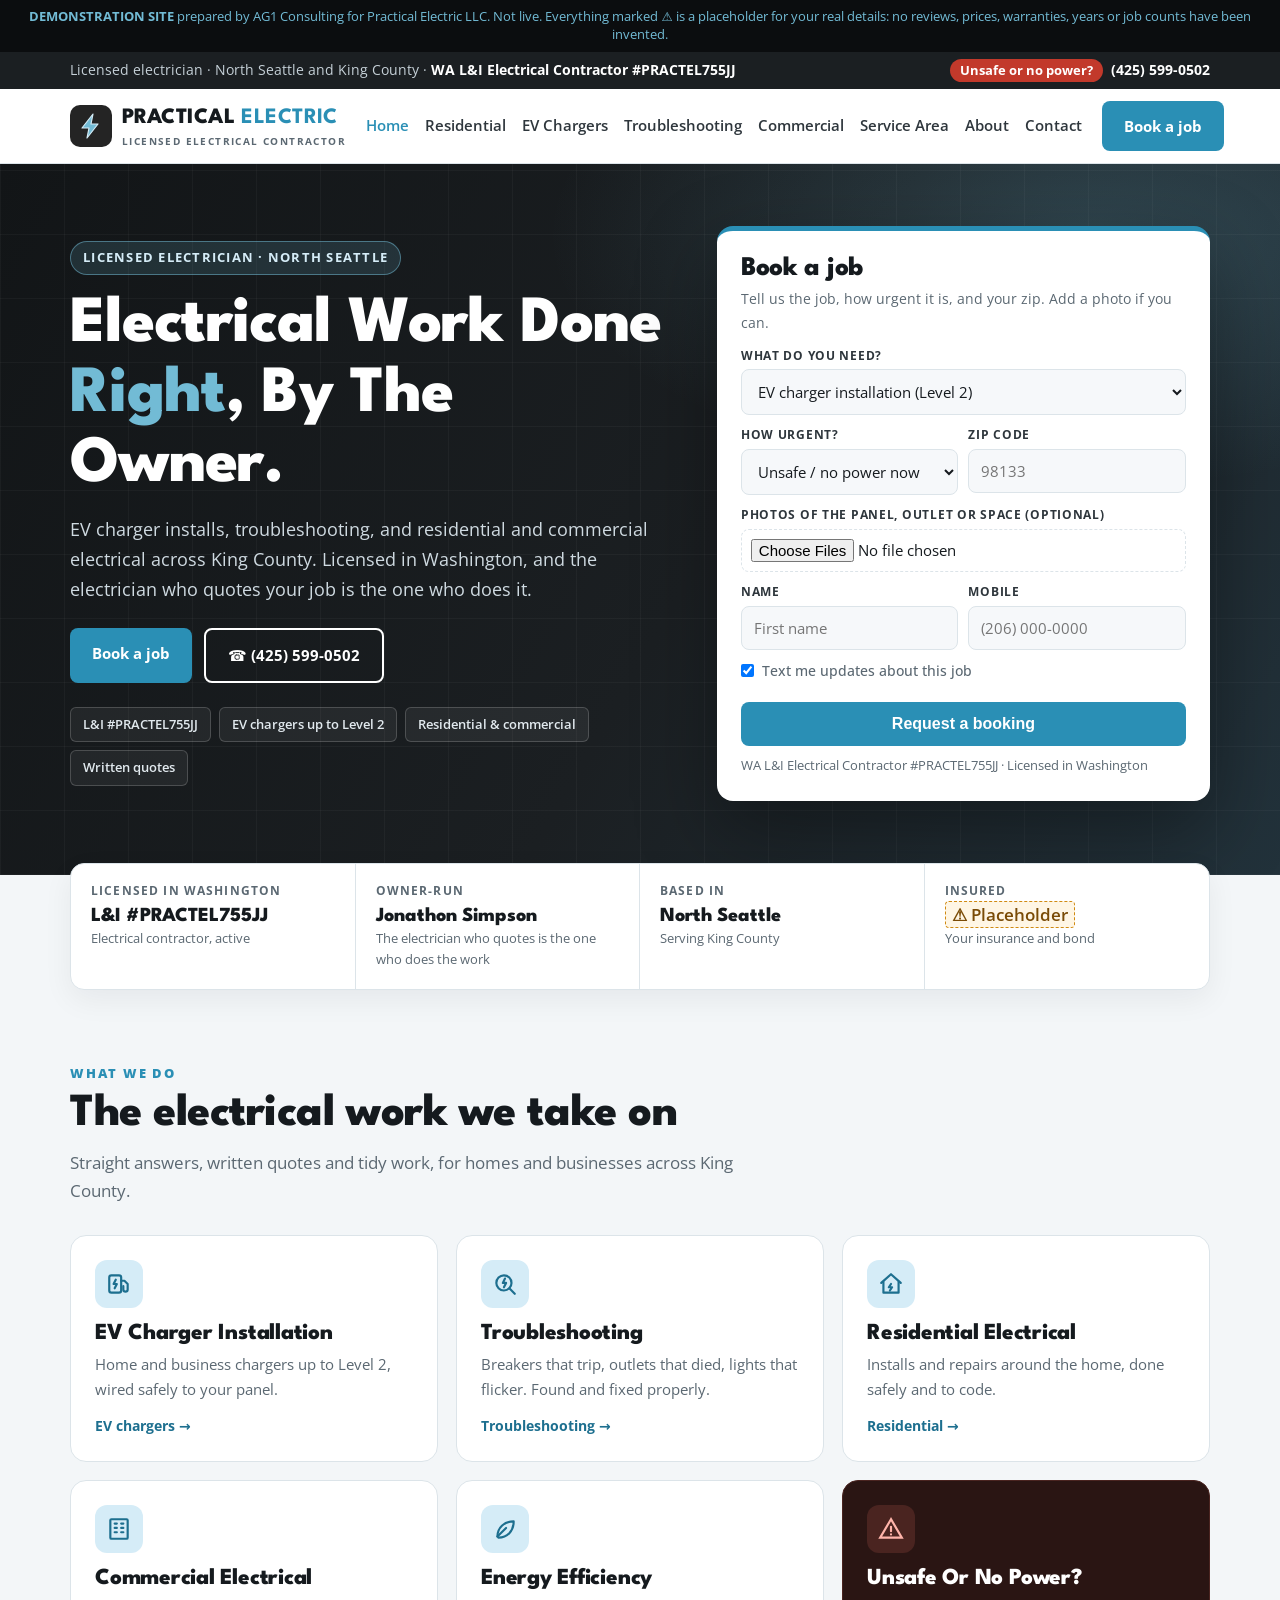
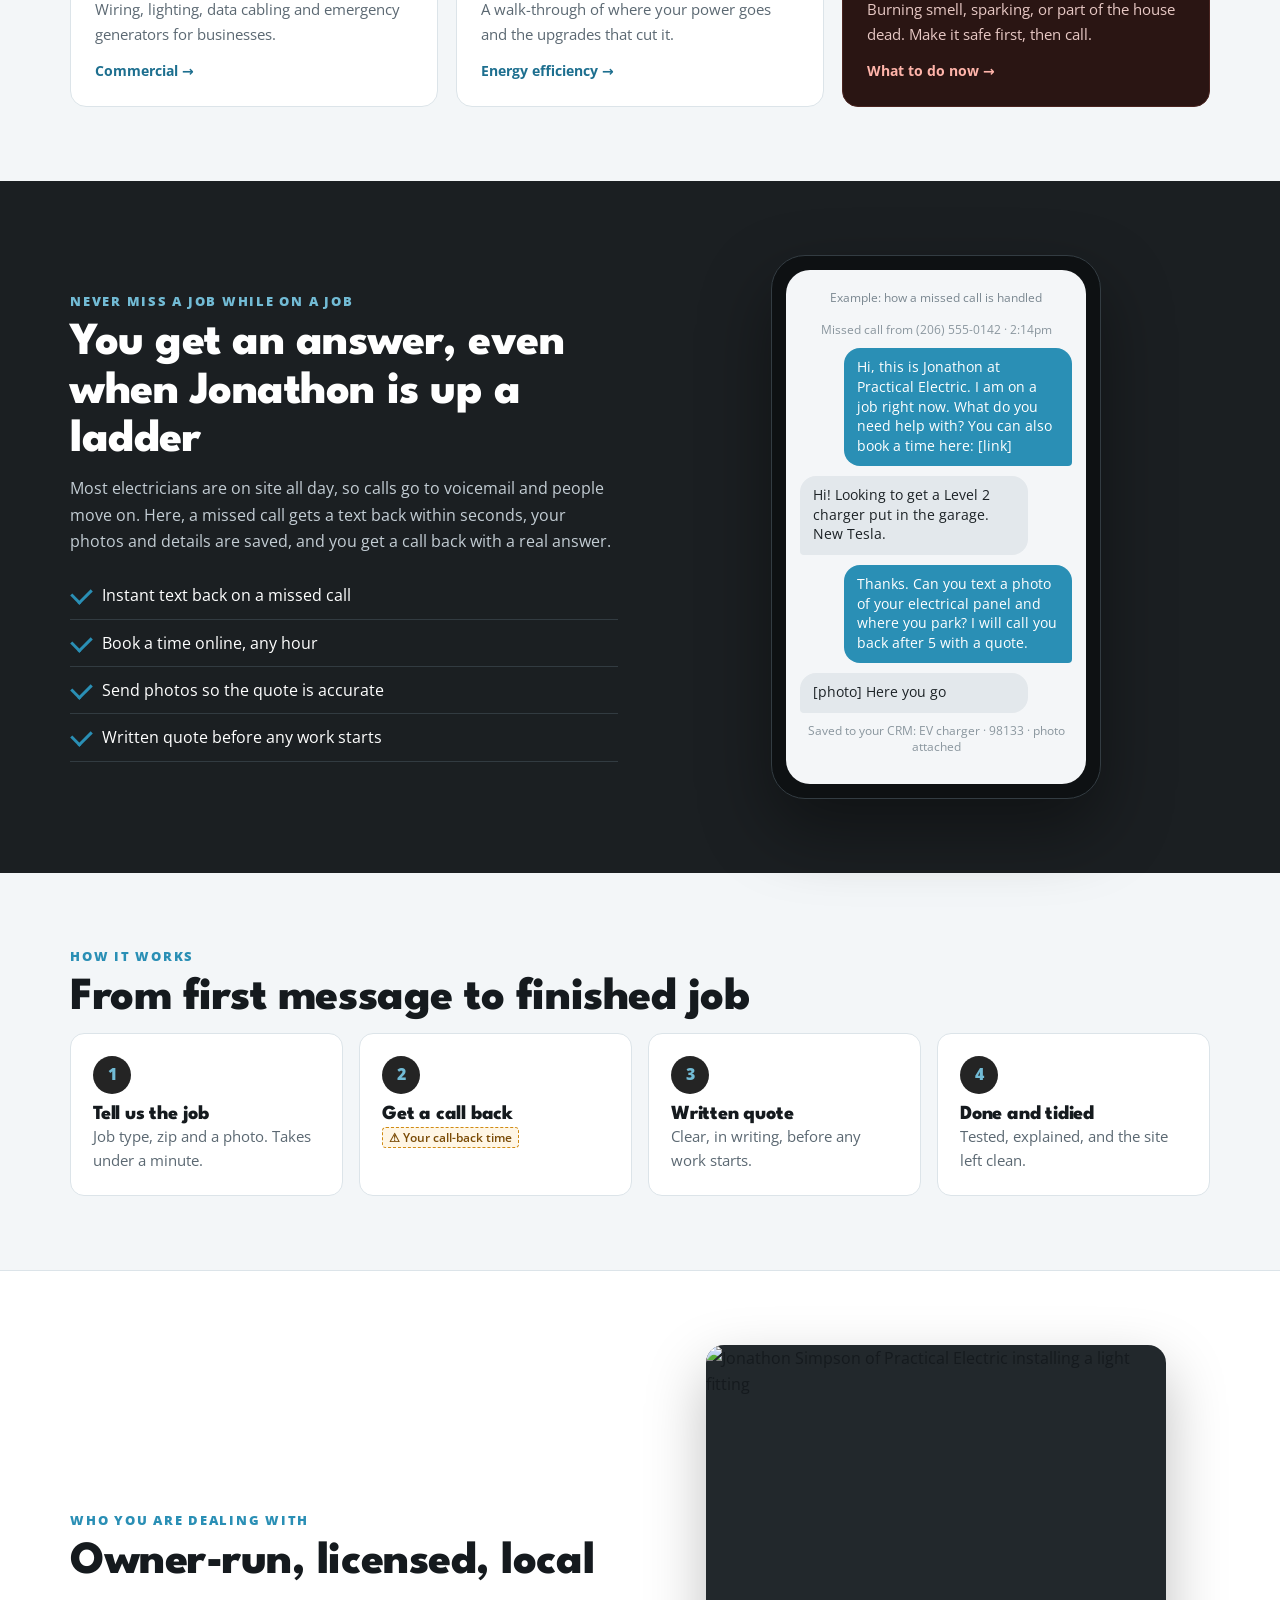
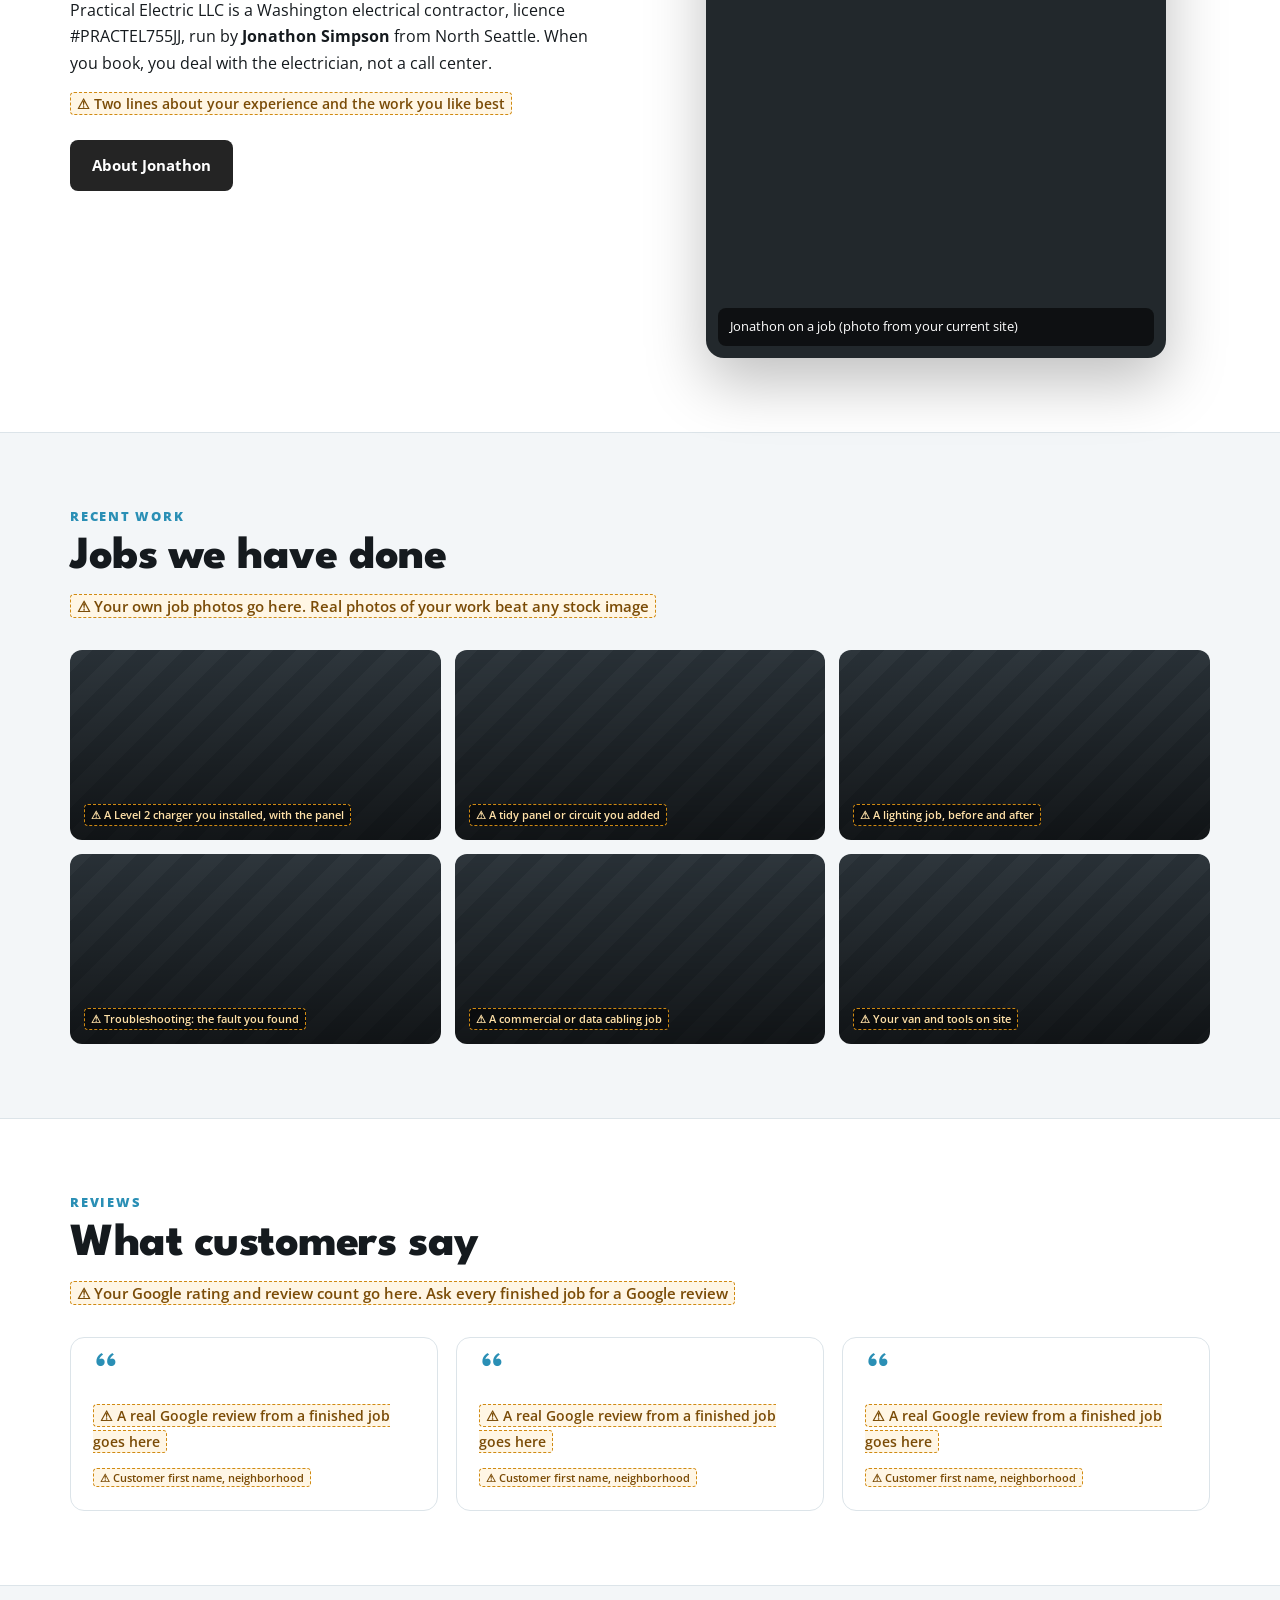
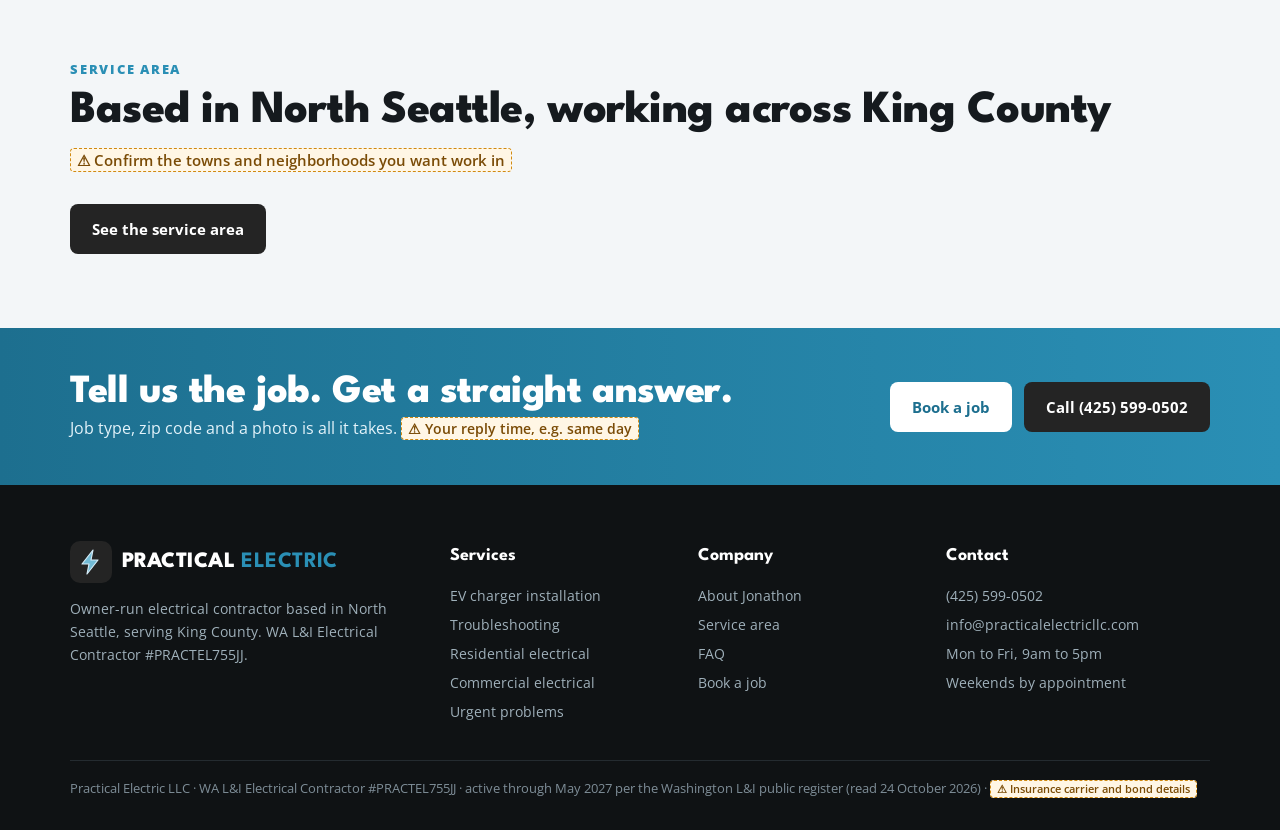
==== commit e92830d4: "Build AG1 asset pack" ====
--- a/index.html
+++ b/index.html
@@ -14,7 +14,7 @@
 <p class="lede">EV charger installs, troubleshooting, and residential and commercial electrical across King County. Licensed in Washington, and the electrician who quotes your job is the one who does it.</p>
 <div class="cta-row"><a class="btn" href="book.html">Book a job</a><a class="btn ghost" href="tel:+14255990502">&#9742; (425) 599-0502</a></div>
 <div class="chips"><span>L&amp;I #PRACTEL755JJ</span><span>EV chargers up to Level 2</span><span>Residential &amp; commercial</span><span>Written quotes</span></div></div>
-<div class="panel" id="book"><h3>Book a job</h3><div class="sub">Tell us the job, how urgent it is, and your zip. Add a photo if you can.</div><form class="f"><label>What do you need?</label><select><option>EV charger installation (Level 2)</option><option>Something is not working (troubleshooting)</option><option>New circuit, outlet or wiring</option><option>Lighting (indoor or outdoor)</option><option>Commercial or business work</option><option>Energy efficiency upgrade</option><option>Something else</option></select><div class="two"><div><label>How urgent?</label><select><option>Unsafe or no power right now</option><option>This week</option><option>Within a month</option><option>Planning ahead / getting a quote</option></select></div><div><label>Zip code</label><input inputmode="numeric" placeholder="98133"></div></div><label>Photos of the panel, outlet or space (optional)</label><input type="file" accept="image/*" multiple><div class="two"><div><label>Name</label><input placeholder="First name"></div><div><label>Mobile</label><input type="tel" placeholder="(206) 000-0000"></div></div><label class="chk"><input type="checkbox" checked> Text me updates about this job</label><button class="btn" type="submit">Request a booking</button><div class="ok-msg">&#10004; Demo only: on the live site this lands in your CRM, the customer gets a text back straight away, and the photos come with it.</div><div class="fine">WA L&amp;I Electrical Contractor #PRACTEL755JJ &middot; Licensed in Washington</div></form></div>
+<div class="panel" id="book"><h3>Book a job</h3><div class="sub">Tell us the job, how urgent it is, and your zip. Add a photo if you can.</div><form class="f"><label>What do you need?</label><select><option>EV charger installation (Level 2)</option><option>Something is not working (troubleshooting)</option><option>New circuit, outlet or wiring</option><option>Lighting (indoor or outdoor)</option><option>Commercial or business work</option><option>Energy efficiency upgrade</option><option>Something else</option></select><div class="two"><div><label>How urgent?</label><select><option>Unsafe / no power now</option><option>This week</option><option>Within a month</option><option>Planning ahead / getting a quote</option></select></div><div><label>Zip code</label><input inputmode="numeric" placeholder="98133"></div></div><label>Photos of the panel, outlet or space (optional)</label><input type="file" accept="image/*" multiple><div class="two"><div><label>Name</label><input placeholder="First name"></div><div><label>Mobile</label><input type="tel" placeholder="(206) 000-0000"></div></div><label class="chk"><input type="checkbox" checked> Text me updates about this job</label><button class="btn" type="submit">Request a booking</button><div class="ok-msg">&#10004; Demo only: on the live site this lands in your CRM, the customer gets a text back straight away, and the photos come with it.</div><div class="fine">WA L&amp;I Electrical Contractor #PRACTEL755JJ &middot; Licensed in Washington</div></form></div>
 </div></section><section style="padding:0"><div class="wrap"><div class="trust"><div><div class="k">Licensed in Washington</div><div class="v">L&amp;I #PRACTEL755JJ</div><div class="s">Electrical contractor, active</div></div><div><div class="k">Owner-run</div><div class="v">Jonathon Simpson</div><div class="s">The electrician who quotes is the one who does the work</div></div><div><div class="k">Based in</div><div class="v">North Seattle</div><div class="s">Serving King County</div></div><div><div class="k">Insured</div><div class="v"><span class="ph">&#9888; Placeholder</span></div><div class="s">Your insurance and bond</div></div></div></div></section>
 <section class="s"><div class="wrap"><div class="eyebrow">What we do</div><h2 class="t">The electrical work we take on</h2>
 <p class="st">Straight answers, written quotes and tidy work, for homes and businesses across King County.</p>
--- a/styles.css
+++ b/styles.css
@@ -18,13 +18,13 @@
 .logo .mk{width:42px;height:42px;border-radius:10px;background:var(--char2);display:grid;place-items:center;flex:none}
 .logo .tx{font-family:"League Spartan",sans-serif;font-weight:800;font-size:22px;line-height:1;text-transform:uppercase;letter-spacing:.02em}
 .logo .tx b{color:var(--acc)}.logo small{display:block;font:700 10px "Open Sans",sans-serif;color:var(--mut);letter-spacing:.14em;margin-top:4px}
-nav.main{display:flex;gap:17px;margin-left:auto;font-weight:600;font-size:14.5px;white-space:nowrap}
+nav.main{display:flex;gap:16px;margin-left:auto;font-weight:600;font-size:14.5px;white-space:nowrap}
 nav.main a{color:var(--slate)}nav.main a:hover,nav.main a.on{color:var(--acc)}
 .hcall{display:flex;flex-direction:column;align-items:flex-end;line-height:1.2;white-space:nowrap}
 .hcall small{font-size:11px;color:var(--mut);text-transform:uppercase;letter-spacing:.1em;font-weight:700}
 .hcall a{font-weight:800;font-size:18px;color:var(--ink)}
 header.site .btn{white-space:nowrap}
-@media(max-width:1320px){.hcall{display:none}}
+@media(max-width:1560px){.hcall{display:none}}
 @media(max-width:1080px){nav.main{display:none}}
 .btn{display:inline-block;background:var(--acc);color:#fff;font-weight:700;padding:13px 22px;border-radius:8px;border:0;cursor:pointer;font-size:15px;transition:background .15s}
 .btn:hover{background:var(--accd)}.btn.ghost{background:transparent;border:2px solid #fff;color:#fff}.btn.dark{background:var(--char2)}.btn.red{background:var(--red)}
@@ -53,12 +53,12 @@
 .fine{font-size:12.5px;color:var(--mut);margin-top:10px}
 .ok-msg{display:none;margin-top:12px;background:#eaf6ef;border:1px solid var(--ok);color:#1d5c3b;padding:10px;border-radius:8px;font-size:14px}
 .trust{display:grid;grid-template-columns:repeat(4,1fr);background:#fff;border:1px solid var(--line);border-radius:14px;margin-top:-12px;position:relative;z-index:2;box-shadow:0 10px 30px rgba(20,23,28,.06)}
-.trust div{padding:18px 20px;border-right:1px solid var(--line)}.trust div:last-child{border-right:0}
+.trust>div{padding:18px 20px;border-right:1px solid var(--line)}.trust>div:last-child{border-right:0}
 .trust .k{font-size:11.5px;text-transform:uppercase;letter-spacing:.1em;color:var(--mut);font-weight:700}
 .trust .v{font-family:"League Spartan",sans-serif;font-weight:800;font-size:20px;line-height:1.2;margin-top:3px}
 .trust .s{font-size:13px;color:var(--mut)}
-@media(max-width:900px){.trust{grid-template-columns:1fr 1fr}.trust div:nth-child(2){border-right:0}.trust div:nth-child(-n+2){border-bottom:1px solid var(--line)}}
-@media(max-width:480px){.trust{grid-template-columns:1fr}.trust div{border-right:0;border-bottom:1px solid var(--line)}}
+@media(max-width:900px){.trust{grid-template-columns:1fr 1fr}.trust>div:nth-child(2){border-right:0}.trust>div:nth-child(-n+2){border-bottom:1px solid var(--line)}}
+@media(max-width:480px){.trust{grid-template-columns:1fr}.trust>div{border-right:0;border-bottom:1px solid var(--line)}.trust>div:last-child{border-bottom:0}}
 section.s{padding:74px 0}section.alt{background:#fff;border-top:1px solid var(--line);border-bottom:1px solid var(--line)}
 section.dark{background:var(--char);color:#fff}section.dark p{color:#c3cdd4}
 .eyebrow{color:var(--acc);font-weight:800;text-transform:uppercase;letter-spacing:.14em;font-size:12.5px}
